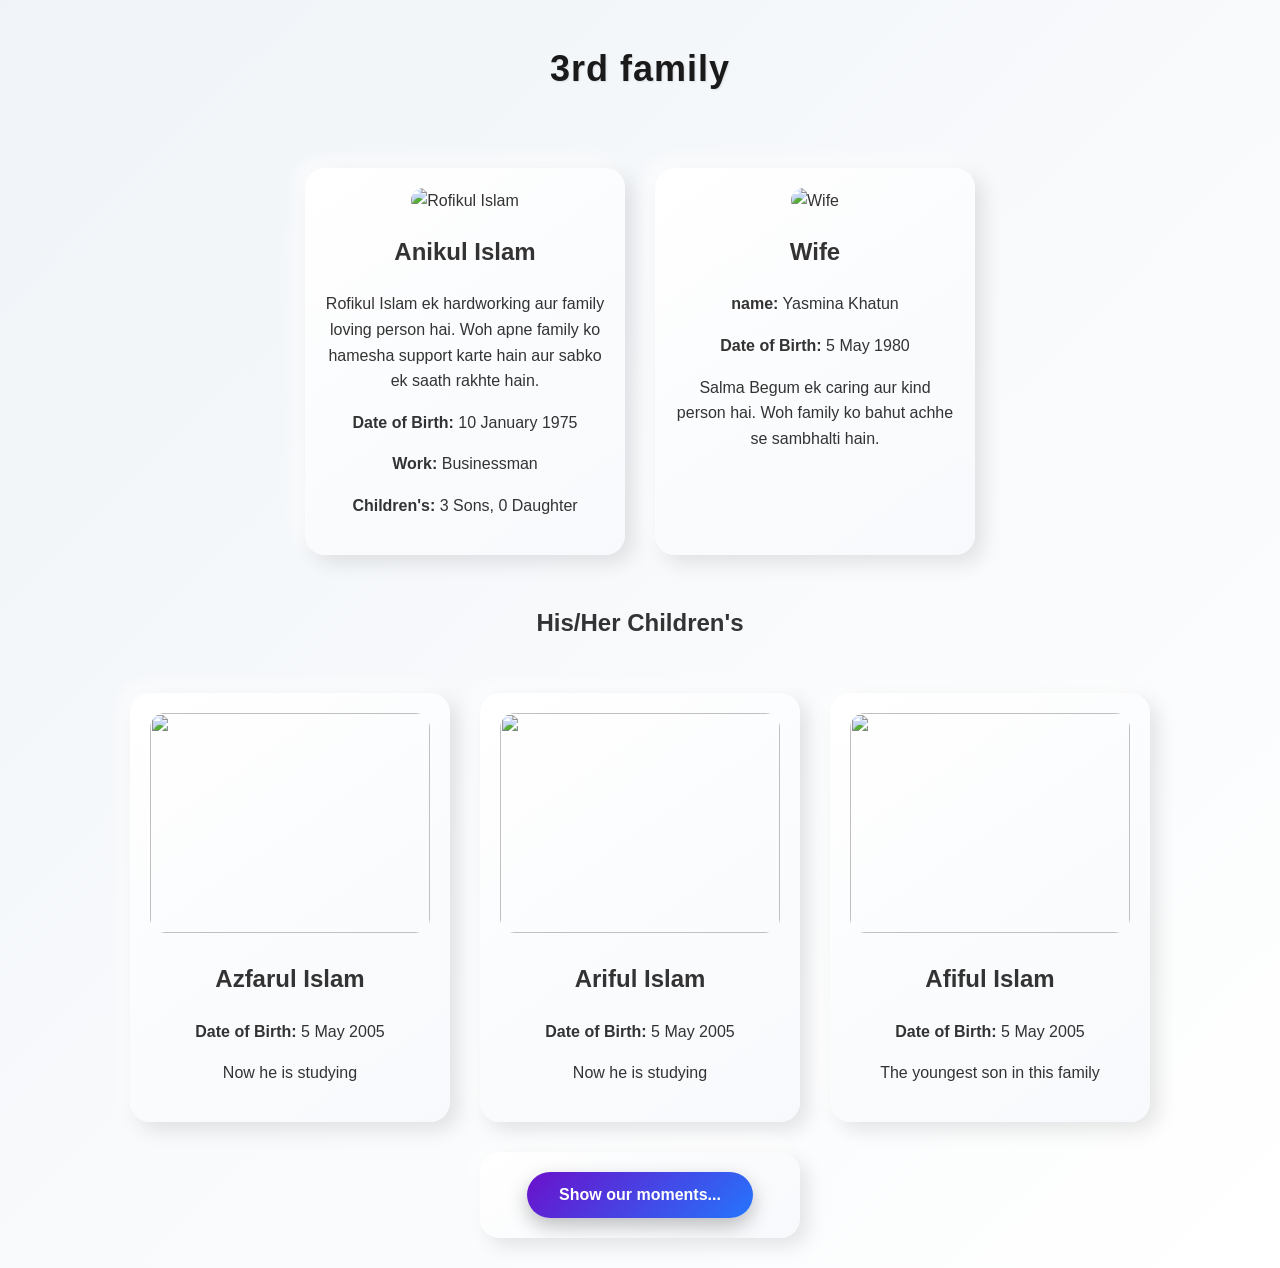
==== anikul islam.html @ f24ad047 "Add files via upload" ====
<!DOCTYPE html>
<html lang="en">
<head>
<meta charset="UTF-8">
<meta name="viewport" content="width=device-width, initial-scale=1.0">
<title>3rd family</title>

<link rel="stylesheet" href="style.css">

</head>
<body>

<h1 class="title">3rd family</h1>

<div class="container">

<!-- Main Person Card -->
<div class="card">

<img src="/IMG_20260305_152734.png" alt="Rofikul Islam">

<h2>Anikul Islam</h2>

<p class="desc">
Rofikul Islam ek hardworking aur family loving person hai. 
Woh apne family ko hamesha support karte hain aur sabko ek saath rakhte hain.
</p>

<p><b>Date of Birth:</b> 10 January 1975</p>

<p><b>Work:</b> Businessman</p>

<p><b>Children's:</b> 3 Sons, 0 Daughter</p>

</div>

<!-- Wife Card -->
<div class="card">

<img src="/IMG_20260305_152734.png" alt="Wife">

<h2>Wife</h2>

<p><b>name:</b> Yasmina Khatun</p>

<p><b>Date of Birth:</b> 5 May 1980</p>

<p class="desc">
Salma Begum ek caring aur kind person hai. 
Woh family ko bahut achhe se sambhalti hain.
</p>

</div>

</div>


<h2 class="subtitle">His/Her Children's</h2>

<!-- Children Container -->
<div class="container">

<div class="card">

<img src="/IMG_20260305_152734.png">

<h2>Azfarul Islam</h2>

<p><b>Date of Birth:</b> 5 May 2005</p>

<p class="desc">Now he is studying</p>

</div>

<div class="card">

<img src="/IMG_20260305_152734.png">

<h2>Ariful Islam</h2>

<p><b>Date of Birth:</b> 5 May 2005</p>

<p class="desc">Now he is studying</p>

</div>

<div class="card">
  
  <img src="/IMG_20260305_152734.png">
  
  <h2>Afiful Islam</h2>
  
  <p><b>Date of Birth:</b> 5 May 2005</p>
  
  <p class="desc">The youngest son in this family</p>
  
</div>

<div class="card">
  <button class="media-btn" onclick="openmoments(this)">
    <span>Show our moments...</span>
  </button>
</div>

</div>

<script src="script.js"></script>

</body>
</html>
---- style.css ----
/* ===== Body & Typography ===== */
body {
    font-family: 'Poppins', sans-serif;
    background: linear-gradient(135deg, #f0f4f8, #ffffff);
    margin: 0;
    text-align: center;
    color: #333;
    line-height: 1.6;
    transition: background 0.5s ease;
}

/* ===== Title ===== */
.title {
    margin: 40px 0;
    font-size: 36px;
    font-weight: 800;
    color: #1a1a1a;
    letter-spacing: 1px;
    text-shadow: 1px 1px 2px rgba(0,0,0,0.1);
}

/* ===== Container ===== */
.container {
    display: flex;
    flex-wrap: wrap;
    justify-content: center;
    gap: 30px;
    padding: 30px 20px;
}

/* ===== Cards ===== */
.card {
    background: linear-gradient(145deg, #ffffff, #f7f9fc);
    width: 280px;
    border-radius: 20px;
    box-shadow: 8px 8px 20px rgba(0,0,0,0.1), -8px -8px 20px rgba(255,255,255,0.7);
    padding: 20px;
    transition: all 0.4s ease;
    position: relative;
    overflow: hidden;
}

.card:hover {
    transform: translateY(-10px) scale(1.03);
    box-shadow: 12px 12px 25px rgba(0,0,0,0.15), -12px -12px 25px rgba(255,255,255,0.8);
}

.card img {
    width: 100%;
    height: 220px;
    object-fit: cover;
    border-radius: 15px;
    transition: transform 0.4s ease;
}

.card:hover img {
    transform: scale(1.05);
}

/* ===== Button Styles ===== */
.btn, .media-btn {
    padding: 14px 32px;
    font-size: 16px;
    font-weight: 600;
    color: #fff;
    border: none;
    border-radius: 30px;
    cursor: pointer;
    background: linear-gradient(135deg, #6a11cb, #2575fc);
    box-shadow: 0 8px 20px rgba(0,0,0,0.25);
    transition: all 0.3s ease;
}

.btn:hover, .media-btn:hover {
    transform: translateY(-4px) scale(1.05);
    box-shadow: 0 12px 30px rgba(0,0,0,0.35);
}

/* ===== Details Box ===== */
.details-box {
    background: linear-gradient(145deg, #ffffff, #f2f6fa);
    width: 450px;
    margin: 40px auto;
    padding: 25px;
    border-radius: 20px;
    box-shadow: 8px 8px 25px rgba(0,0,0,0.15), -8px -8px 25px rgba(255,255,255,0.8);
    transition: all 0.4s ease;
}

/* ===== Photo Slider ===== */
.photo-slider {
    width: 100%;
    max-width: 280px;
    height: 280px;
    margin: 0 auto 25px;
    overflow: hidden;
    border-radius: 15px;
    box-shadow: 0 8px 20px rgba(0,0,0,0.2);
    position: relative;
    transition: all 0.4s ease;
}

.slider-track {
    display: flex;
    transition: transform 0.6s ease-in-out;
    height: 100%;
}

.slide {
    min-width: 100%;
    flex-shrink: 0;
    height: 100%;
}

.slide img {
    width: 100%;
    height: 100%;
    object-fit: cover;
    display: block;
    border-radius: 15px;
    transition: transform 0.5s ease;
}

.slide img:hover {
    transform: scale(1.05);
}

/* ===== Responsive ===== */
@media (max-width: 768px) {
    .container {
        gap: 20px;
    }

    .card, .photo-slider, .details-box {
        width: 90%;
    }
}
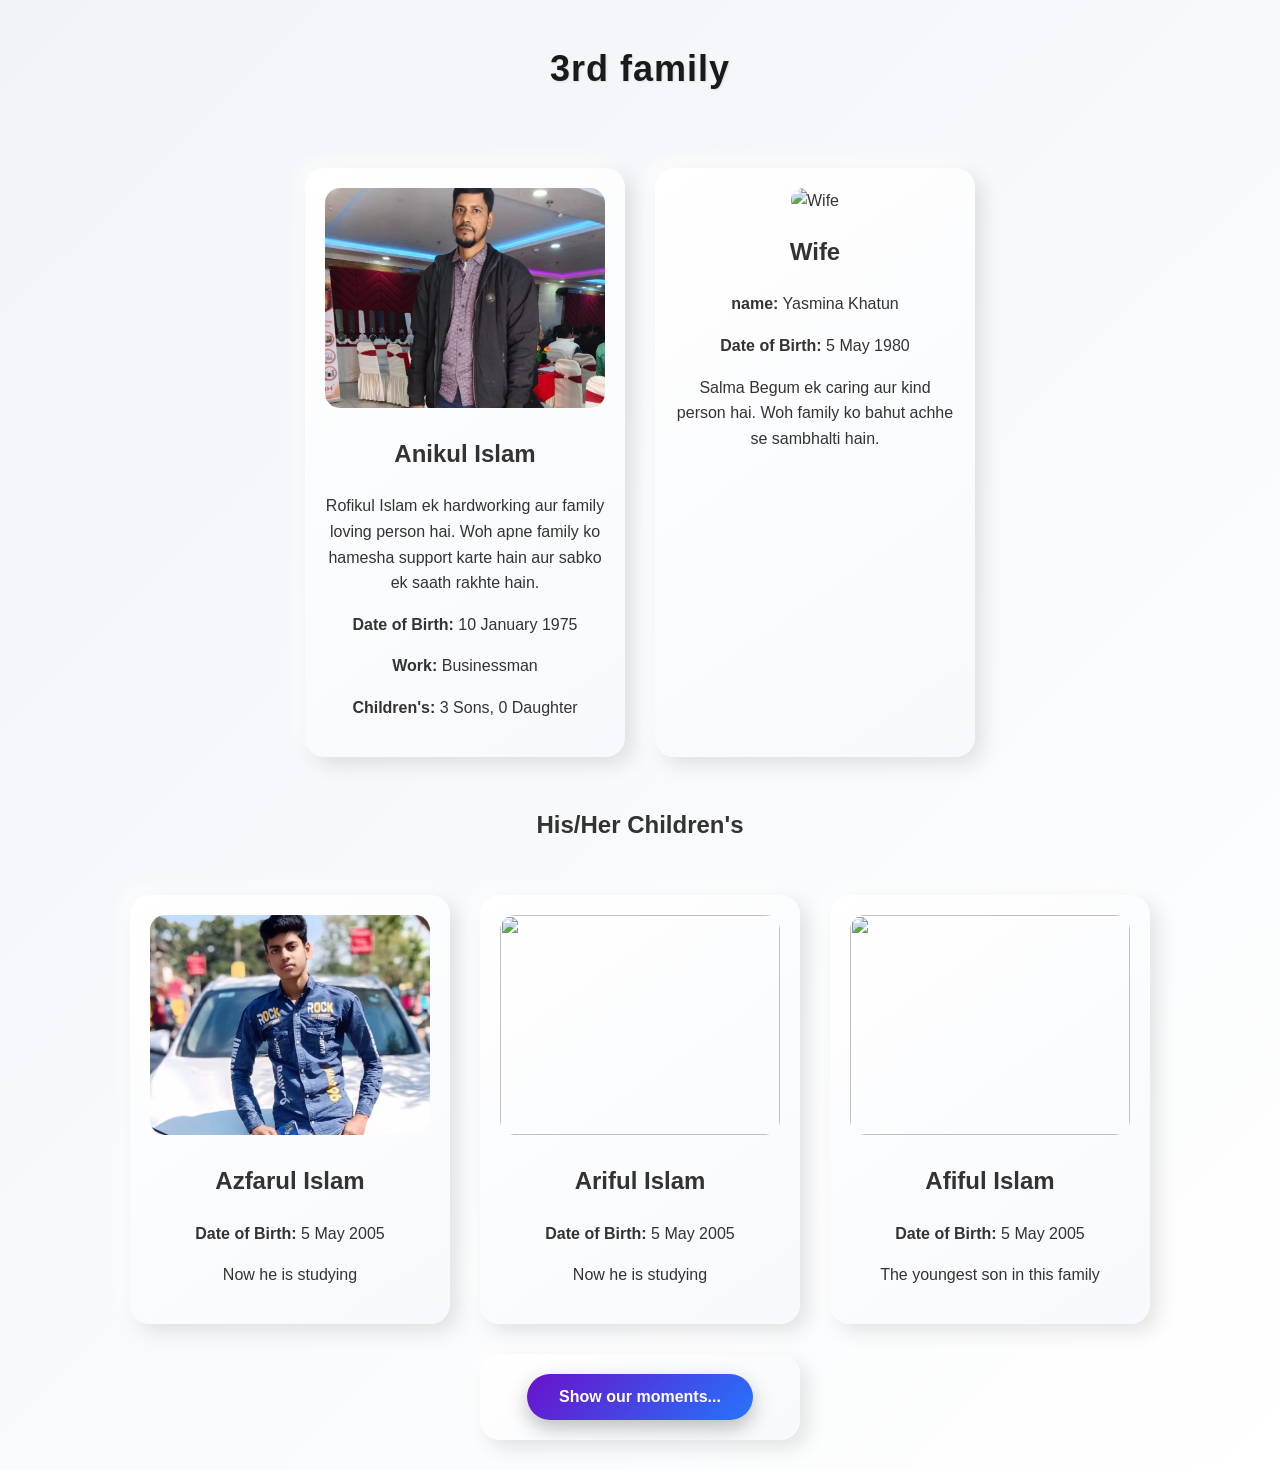
==== commit 6f744912: "Add files via upload" ====
--- a/anikul islam.html
+++ b/anikul islam.html
@@ -17,7 +17,7 @@
 <!-- Main Person Card -->
 <div class="card">
 
-<img src="/IMG_20260305_152734.png" alt="Rofikul Islam">
+<img src="anikul.jpg" alt="Rofikul Islam">
 
 <h2>Anikul Islam</h2>
 
@@ -37,7 +37,7 @@
 <!-- Wife Card -->
 <div class="card">
 
-<img src="/IMG_20260305_152734.png" alt="Wife">
+<img src="yasmina.jpg" alt="Wife">
 
 <h2>Wife</h2>
 
@@ -62,7 +62,7 @@
 
 <div class="card">
 
-<img src="/IMG_20260305_152734.png">
+<img src="azfarul.jpg">
 
 <h2>Azfarul Islam</h2>
 
@@ -74,7 +74,7 @@
 
 <div class="card">
 
-<img src="/IMG_20260305_152734.png">
+<img src="ariful.jpg">
 
 <h2>Ariful Islam</h2>
 
@@ -86,7 +86,7 @@
 
 <div class="card">
   
-  <img src="/IMG_20260305_152734.png">
+  <img src="afiful.jpg">
   
   <h2>Afiful Islam</h2>
   
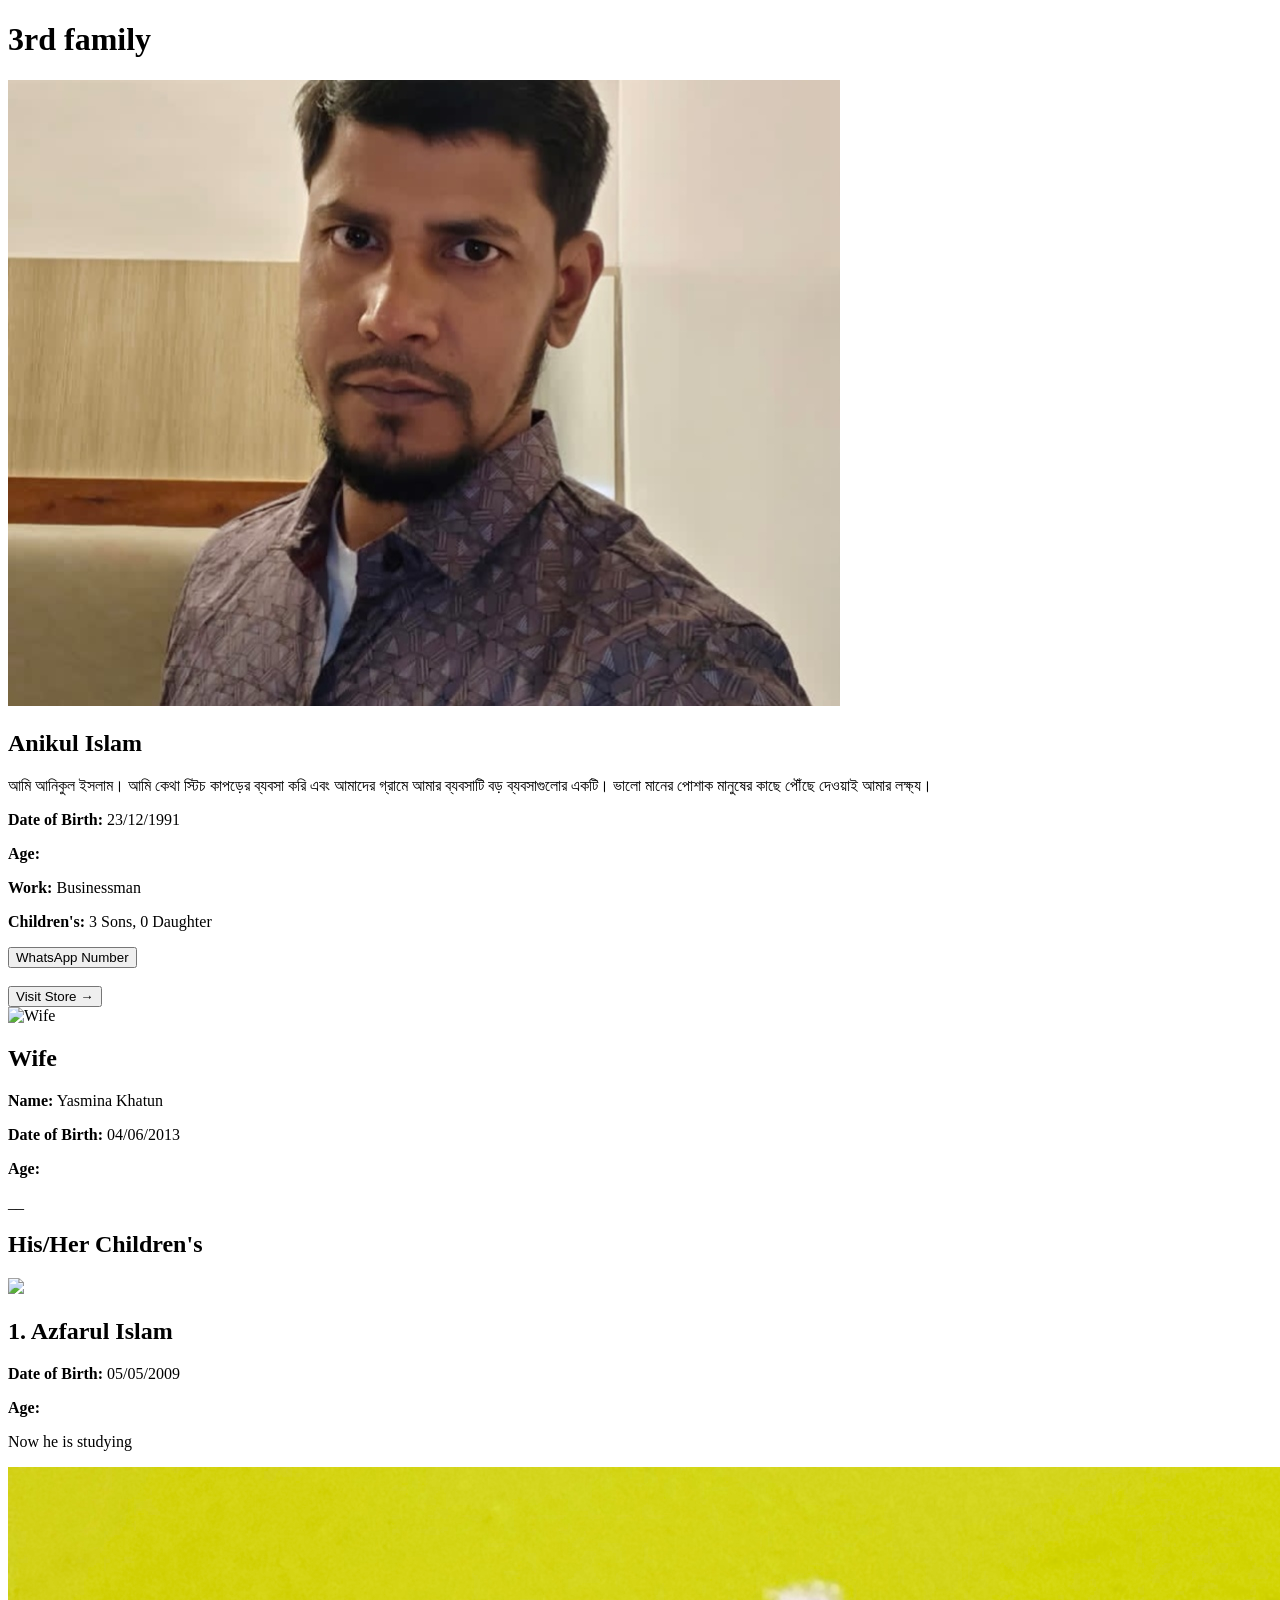
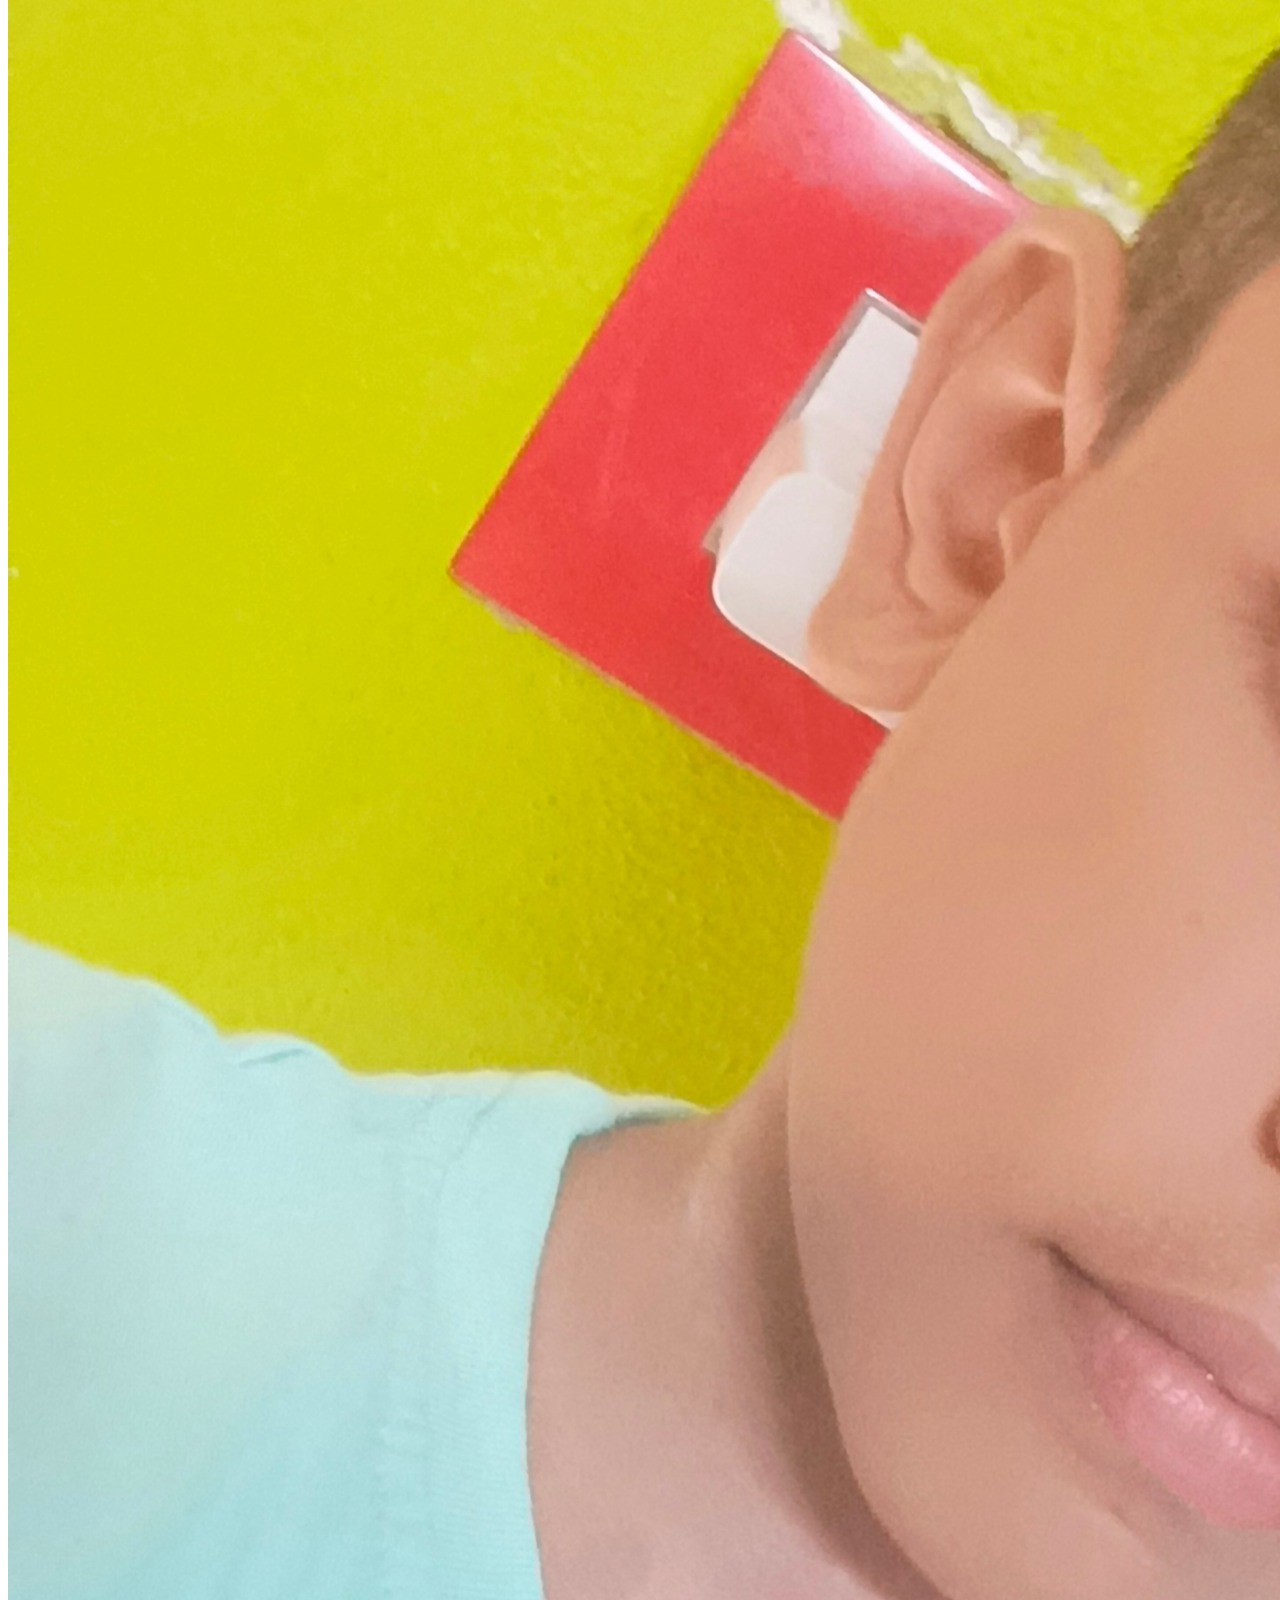
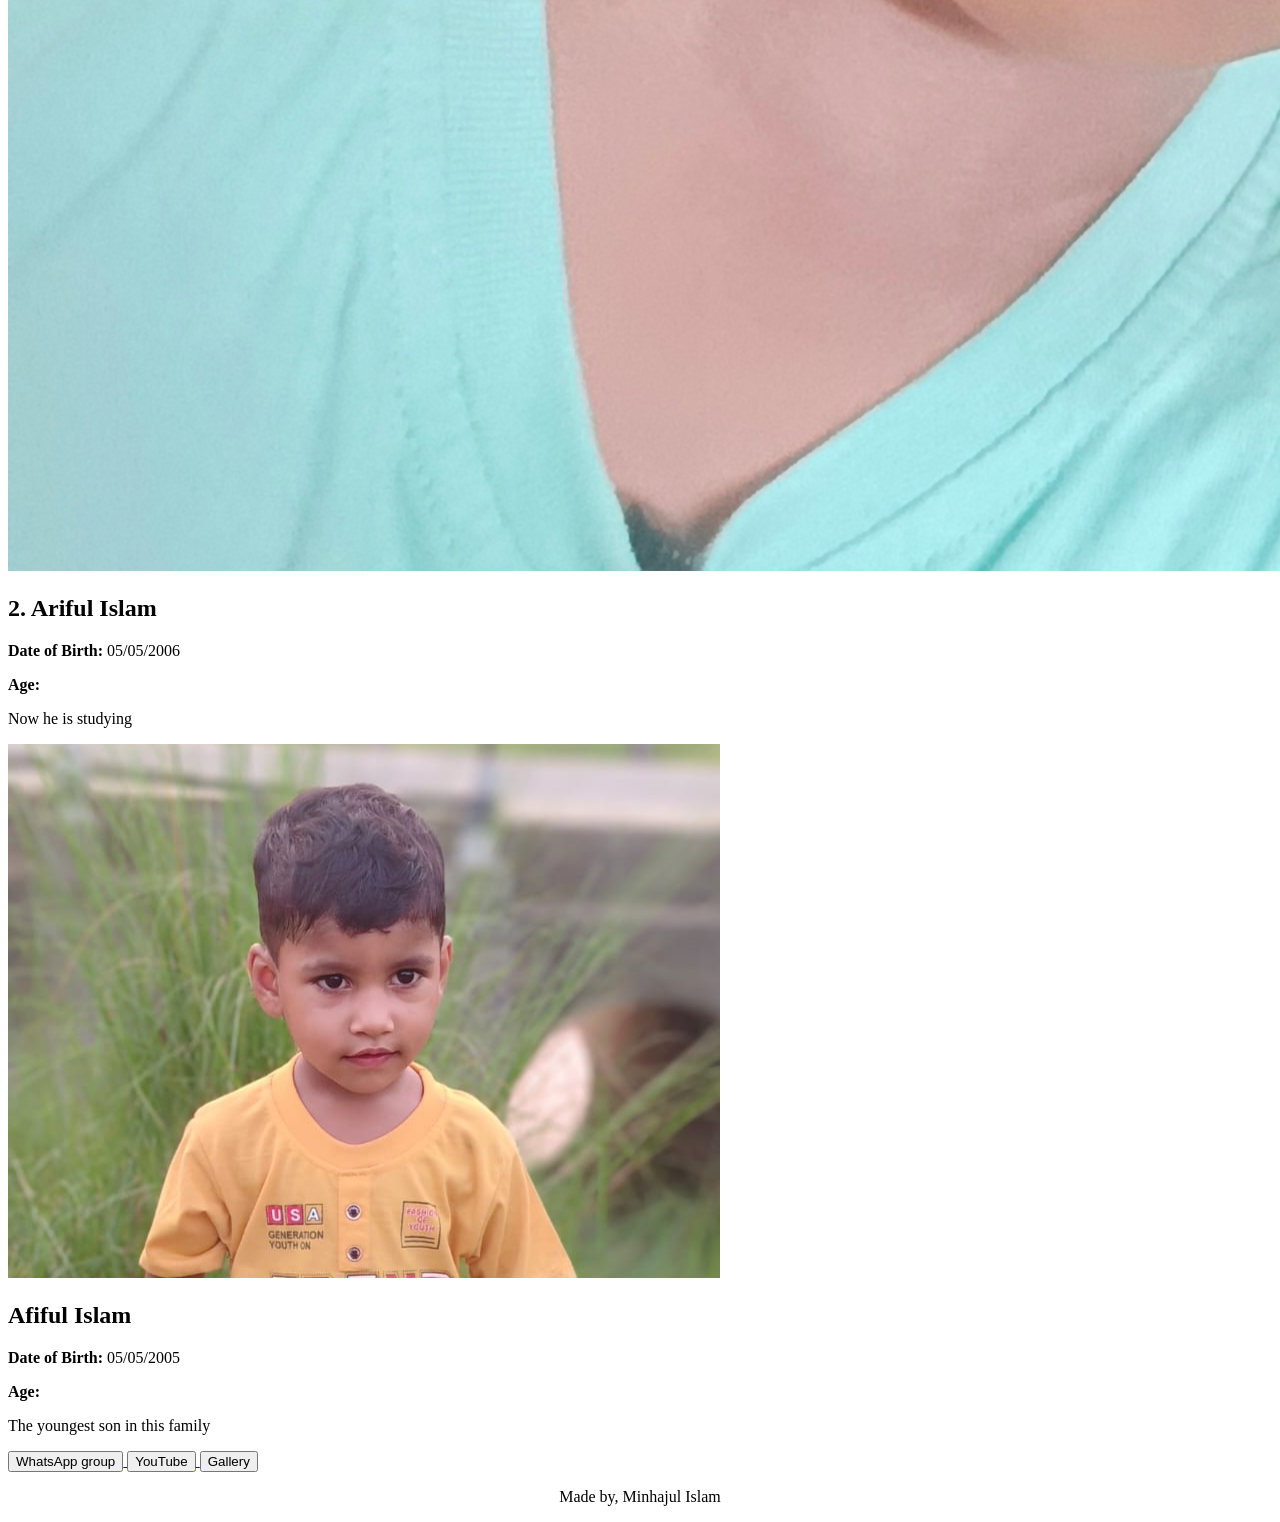
==== commit c3809608: "Add files via upload" ====
--- a/anikul islam.html
+++ b/anikul islam.html
@@ -22,15 +22,31 @@
 <h2>Anikul Islam</h2>
 
 <p class="desc">
-Rofikul Islam ek hardworking aur family loving person hai. 
-Woh apne family ko hamesha support karte hain aur sabko ek saath rakhte hain.
+আমি আনিকুল ইসলাম। আমি কেথা স্টিচ কাপড়ের ব্যবসা করি এবং আমাদের গ্রামে আমার ব্যবসাটি বড় ব্যবসাগুলোর একটি। ভালো মানের পোশাক মানুষের কাছে পৌঁছে দেওয়াই আমার লক্ষ্য।
 </p>
 
-<p><b>Date of Birth:</b> 10 January 1975</p>
+<p><b>Date of Birth:</b> <span class="dob">23/12/1991</span></p>
+<p><b>Age:</b> <span class="age"></span></p>
 
 <p><b>Work:</b> Businessman</p>
 
 <p><b>Children's:</b> 3 Sons, 0 Daughter</p>
+
+<!-- WhatsApp Button -->
+<a href="https://wa.me/919609366055?text=Assalamualaikum">
+<button class="whatsAppbutton">
+WhatsApp Number
+</button>
+</a>
+
+<br><br>
+
+<!-- View Store Button -->
+<a href="astore.html">
+<button class="storebutton">
+Visit Store <span class="arrow">→</span>
+</button>
+</a>
 
 </div>
 
@@ -41,13 +57,13 @@
 
 <h2>Wife</h2>
 
-<p><b>name:</b> Yasmina Khatun</p>
+<p><b>Name:</b> Yasmina Khatun</p>
 
-<p><b>Date of Birth:</b> 5 May 1980</p>
+<p><b>Date of Birth:</b> <span class="dob">04/06/2013</span></p>
+<p><b>Age:</b> <span class="age"></span></p>
 
 <p class="desc">
-Salma Begum ek caring aur kind person hai. 
-Woh family ko bahut achhe se sambhalti hain.
+__
 </p>
 
 </div>
@@ -64,9 +80,10 @@
 
 <img src="azfarul.jpg">
 
-<h2>Azfarul Islam</h2>
+<h2>1. Azfarul Islam</h2>
 
-<p><b>Date of Birth:</b> 5 May 2005</p>
+<p><b>Date of Birth:</b> <span class="dob">05/05/2009</span></p>
+<p><b>Age:</b> <span class="age"></span></p>
 
 <p class="desc">Now he is studying</p>
 
@@ -76,33 +93,48 @@
 
 <img src="ariful.jpg">
 
-<h2>Ariful Islam</h2>
+<h2>2. Ariful Islam</h2>
 
-<p><b>Date of Birth:</b> 5 May 2005</p>
+<p><b>Date of Birth:</b> <span class="dob">05/05/2006</span></p>
+<p><b>Age:</b> <span class="age"></span></p>
 
 <p class="desc">Now he is studying</p>
 
 </div>
 
 <div class="card">
-  
-  <img src="afiful.jpg">
-  
-  <h2>Afiful Islam</h2>
-  
-  <p><b>Date of Birth:</b> 5 May 2005</p>
-  
-  <p class="desc">The youngest son in this family</p>
-  
-</div>
 
-<div class="card">
-  <button class="media-btn" onclick="openmoments(this)">
-    <span>Show our moments...</span>
-  </button>
+<img src="afiful.jpg">
+
+<h2>Afiful Islam</h2>
+
+<p><b>Date of Birth:</b> <span class="dob">05/05/2005</span></p>
+<p><b>Age:</b> <span class="age"></span></p>
+
+<p class="desc">The youngest son in this family</p>
+
 </div>
 
 </div>
+
+<!-- heading carousel -->
+<div class="carousel-container">
+
+<a href="https://wa.me/916295549822">
+<button class="btn whatsapp">WhatsApp group</button>
+</a>
+
+<a href="youtube.html">
+<button class="btn youtube">YouTube</button>
+</a>
+
+<a href="gallery.html">
+<button class="btn store">Gallery</button>
+</a>
+
+</div>
+
+<p style="text-align:center;">Made by, Minhajul Islam</p>
 
 <script src="script.js"></script>
 
